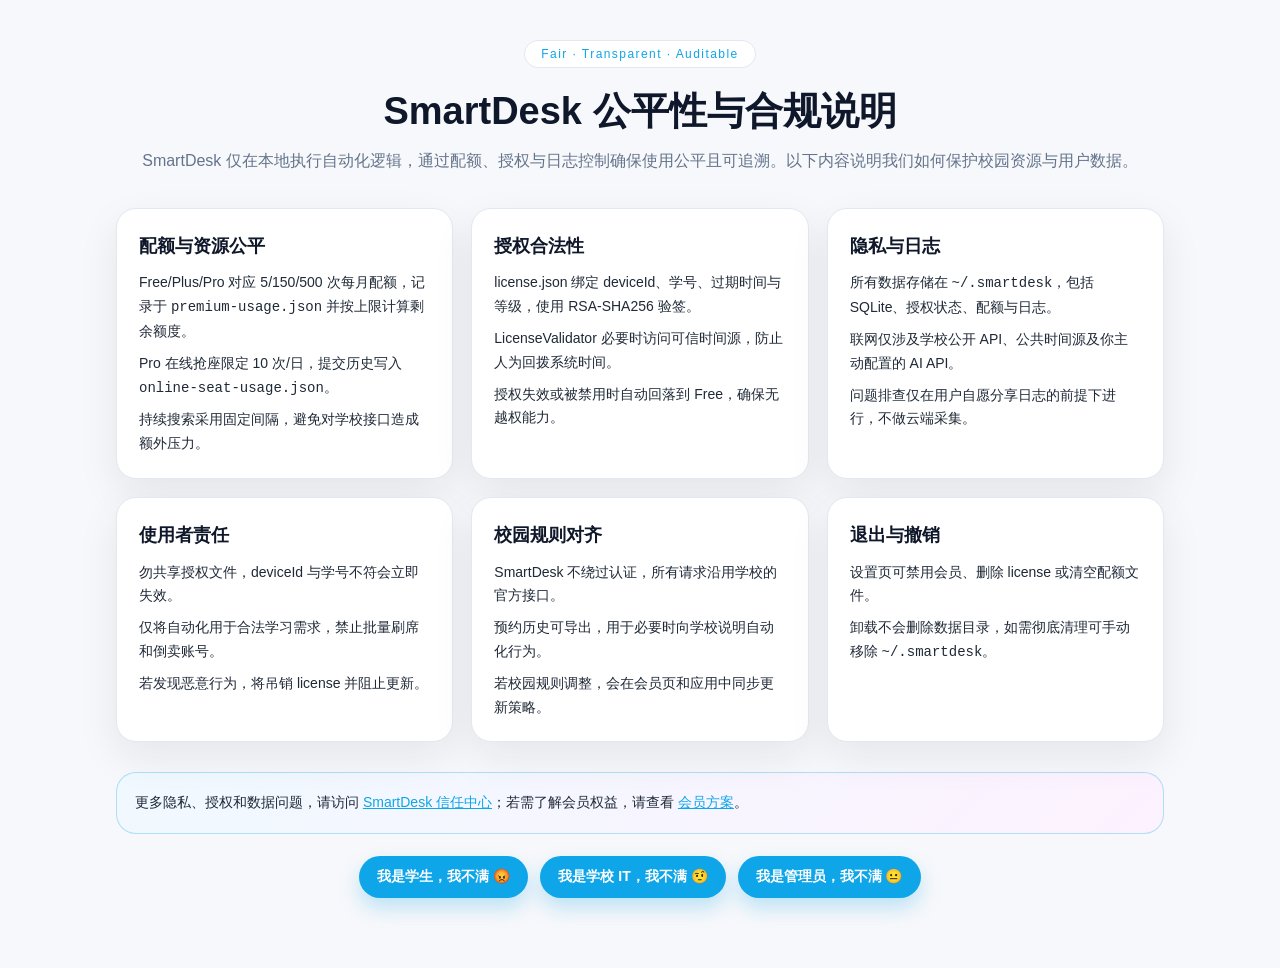
==== compliance.html @ d0d2d24c "Clean initial commit" ====
<!DOCTYPE html>
<html lang="zh-CN">
<head>
  <meta charset="UTF-8" />
  <title>SmartDesk 公平合规</title>
  <meta name="viewport" content="width=device-width, initial-scale=1" />
  <style>
    :root {
      --bg: #f7f8fb;
      --surface: #ffffff;
      --text-strong: #0f172a;
      --text: #1f2937;
      --text-soft: #64748b;
      --border: #e2e8f0;
      --primary: #0ea5e9;
      --radius: 20px;
      --shadow: 0 15px 40px rgba(15, 23, 42, 0.08);
    }

    * { box-sizing: border-box; margin: 0; padding: 0; }

    body {
      font-family: "Inter", "Segoe UI", -apple-system, BlinkMacSystemFont, sans-serif;
      background: var(--bg);
      color: var(--text);
      min-height: 100vh;
    }

    a { color: var(--primary); }
    a:hover { text-decoration: none; }

    .page {
      max-width: 1080px;
      margin: 0 auto;
      padding: 40px 16px 72px;
    }

    header {
      text-align: center;
      margin-bottom: 32px;
    }

    .badge {
      display: inline-flex;
      padding: 6px 16px;
      border-radius: 999px;
      border: 1px solid var(--border);
      background: #fff;
      color: var(--primary);
      font-size: 12px;
      letter-spacing: 0.12em;
    }

    h1 {
      margin-top: 18px;
      font-size: clamp(28px, 4vw, 38px);
      color: var(--text-strong);
    }

    header p {
      margin-top: 10px;
      color: var(--text-soft);
      line-height: 1.8;
    }

    .grid {
      display: grid;
      grid-template-columns: repeat(auto-fit, minmax(300px, 1fr));
      gap: 18px;
    }

    .card {
      background: var(--surface);
      border: 1px solid var(--border);
      border-radius: var(--radius);
      padding: 22px;
      box-shadow: var(--shadow);
      line-height: 1.7;
      font-size: 14px;
    }

    .card h2 {
      font-size: 18px;
      color: var(--text-strong);
      margin-bottom: 10px;
    }

    .card ul {
      list-style: none;
      color: var(--text);
    }

    .card ul li + li { margin-top: 8px; }

    .callout {
      margin-top: 30px;
      padding: 18px;
      border-radius: var(--radius);
      border: 1px solid rgba(14, 165, 233, 0.3);
      background: linear-gradient(135deg, #f0f9ff, #fdf2ff);
      color: var(--text);
      line-height: 1.7;
      font-size: 14px;
    }

    .feedback-row {
      margin-top: 22px;
      display: flex;
      flex-wrap: wrap;
      justify-content: center;
      gap: 12px;
    }

    .feedback-button {
      border: 0;
      padding: 12px 18px;
      border-radius: 999px;
      background: #0ea5e9;
      color: #fff;
      font-weight: 600;
      font-size: 14px;
      box-shadow: 0 10px 20px rgba(14, 165, 233, 0.25);
      cursor: pointer;
      transition: transform .2s ease, box-shadow .2s ease;
    }

    .feedback-button:hover {
      transform: translateY(-2px);
      box-shadow: 0 14px 24px rgba(14, 165, 233, 0.35);
    }

    .feedback-modal {
      position: fixed;
      inset: 0;
      background: rgba(15, 23, 42, 0.6);
      display: flex;
      align-items: center;
      justify-content: center;
      padding: 24px;
      opacity: 0;
      pointer-events: none;
      transition: opacity .2s ease;
      z-index: 40;
    }

    .feedback-modal.is-visible {
      opacity: 1;
      pointer-events: all;
    }

    .modal-card {
      width: min(560px, 100%);
      background: var(--surface);
      border-radius: var(--radius);
      padding: 28px;
      position: relative;
      box-shadow: 0 25px 40px rgba(15, 23, 42, 0.25);
      max-height: 80vh;
      overflow-y: auto;
      line-height: 1.8;
      font-size: 15px;
    }

    .modal-title {
      margin-bottom: 12px;
      font-size: 20px;
      color: var(--text-strong);
    }

    .modal-body p {
      margin-bottom: 12px;
    }

    .modal-body ul {
      margin-bottom: 12px;
      padding-left: 20px;
    }

    .modal-close {
      position: absolute;
      top: 12px;
      right: 12px;
      border: none;
      background: transparent;
      font-size: 24px;
      cursor: pointer;
      color: var(--text-soft);
    }
  </style>
</head>
<body>
  <div class="page">
    <header>
      <div class="badge">Fair · Transparent · Auditable</div>
      <h1>SmartDesk 公平性与合规说明</h1>
      <p>SmartDesk 仅在本地执行自动化逻辑，通过配额、授权与日志控制确保使用公平且可追溯。以下内容说明我们如何保护校园资源与用户数据。</p>
    </header>

    <section class="grid">
      <article class="card">
        <h2>配额与资源公平</h2>
        <ul>
          <li>Free/Plus/Pro 对应 5/150/500 次每月配额，记录于 <code>premium-usage.json</code> 并按上限计算剩余额度。</li>
          <li>Pro 在线抢座限定 10 次/日，提交历史写入 <code>online-seat-usage.json</code>。</li>
          <li>持续搜索采用固定间隔，避免对学校接口造成额外压力。</li>
        </ul>
      </article>
      <article class="card">
        <h2>授权合法性</h2>
        <ul>
          <li>license.json 绑定 deviceId、学号、过期时间与等级，使用 RSA-SHA256 验签。</li>
          <li>LicenseValidator 必要时访问可信时间源，防止人为回拨系统时间。</li>
          <li>授权失效或被禁用时自动回落到 Free，确保无越权能力。</li>
        </ul>
      </article>
      <article class="card">
        <h2>隐私与日志</h2>
        <ul>
          <li>所有数据存储在 <code>~/.smartdesk</code>，包括 SQLite、授权状态、配额与日志。</li>
          <li>联网仅涉及学校公开 API、公共时间源及你主动配置的 AI API。</li>
          <li>问题排查仅在用户自愿分享日志的前提下进行，不做云端采集。</li>
        </ul>
      </article>
      <article class="card">
        <h2>使用者责任</h2>
        <ul>
          <li>勿共享授权文件，deviceId 与学号不符会立即失效。</li>
          <li>仅将自动化用于合法学习需求，禁止批量刷席和倒卖账号。</li>
          <li>若发现恶意行为，将吊销 license 并阻止更新。</li>
        </ul>
      </article>
      <article class="card">
        <h2>校园规则对齐</h2>
        <ul>
          <li>SmartDesk 不绕过认证，所有请求沿用学校的官方接口。</li>
          <li>预约历史可导出，用于必要时向学校说明自动化行为。</li>
          <li>若校园规则调整，会在会员页和应用中同步更新策略。</li>
        </ul>
      </article>
      <article class="card">
        <h2>退出与撤销</h2>
        <ul>
          <li>设置页可禁用会员、删除 license 或清空配额文件。</li>
          <li>卸载不会删除数据目录，如需彻底清理可手动移除 <code>~/.smartdesk</code>。</li>

        </ul>
      </article>
    </section>

    <div class="callout">
      更多隐私、授权和数据问题，请访问 <a href="trust-center.html">SmartDesk 信任中心</a>；若需了解会员权益，请查看 <a href="membership.html">会员方案</a>。
    </div>

    <div class="feedback-row">
      <button type="button" class="feedback-button" data-target="student">我是学生，我不满 😡</button>
      <button type="button" class="feedback-button" data-target="it">我是学校 IT，我不满 🤨</button>
      <button type="button" class="feedback-button" data-target="admin">我是管理员，我不满 😐</button>
    </div>

    <div id="feedback-modal" class="feedback-modal" aria-hidden="true">
      <div class="modal-card" role="dialog" aria-modal="true" aria-labelledby="modal-title">
        <button class="modal-close" aria-label="关闭">×</button>
        <h3 id="modal-title" class="modal-title"></h3>
        <div class="modal-body"></div>
      </div>
    </div>
  </div>
  <script>
    (function() {
      const templates = {
        student: {
          title: "我是学生，我不满 😡",
          body: `<p>😡 我也是学生，你凭什么收费？而且还闭源？</p>
            <p><strong>首先说收费：</strong>SmartDesk 不是写完就能放着不管的小脚本，而是：</p>
            <ul>
              <li>需要云服务器（不是免费的）</li>
              <li>要维护防刷机制、并发队列、故障恢复</li>
              <li>学校系统哪天抽风，我这边就必须连夜修</li>
            </ul>
            <p>换句话说：</p>
            <p>如果不收费，这个项目一周就烂掉；如果收费，才能稳定、能维护、不炸、不中断。</p>
            <p><strong>然后说闭源：</strong>这个决定不是“神秘主义”，更不是“不给大家学习”。</p>
            <p>是因为：</p>
            <ul>
              <li>一旦开源，会出现各种魔改版、违规版、暴力刷版</li>
              <li>这些版本滥用接口 → 学校封端口 → 全体陪葬</li>
              <li>开源意味着公开所有逻辑，包括安全验证、风控、请求模式</li>
              <li>会给“代课代测、违规抢座”这些人提供现成漏洞</li>
            </ul>
            <p>你肯定也不希望有一天 SmartDesk 被别人改成：“代抢课程、批量占座、统一代测跑步”的神器，最后把大家都害惨。</p>
            <p><strong>SmartDesk 闭源不是为了“神秘”，而是为了：</strong></p>
            <p>不让任何人把你的校园账号拿去做危险操作。</p>
            <p>最后重复一句：</p>
            <p>你可以不用 SmartDesk，但它的成本和风险真实存在。收费和闭源，是为了把它做成“可用、稳定、不会坑你的东西”。</p>`
        },
        it: {
          title: "我是学校 IT，我不满 🤨",
          body: `<p>🤨 老师您好，我知道 SmartDesk 让您有点不舒服。</p>
            <p>但先说一句公道话：SmartDesk 不是反学校系统，而是学生在被动经历过：</p>
            <ul>
              <li>年年物理实验抢课的“高并发灾难现场”</li>
              <li>i北理切换课表一转就转半天</li>
              <li>空闲教室查询入口像密室逃脱</li>
              <li>图书馆昏暗区长期“不修不动”</li>
            </ul>
            <p>SmartDesk 不跳权限、不破坏系统、不做违规行为，只是在可用的范围里让流程顺一点。</p>
            <p>如果学校系统变得足够稳定快速，SmartDesk 会自然失业——说实话，那是我会真心高兴的一天。</p>
            <p>我们不是对抗 IT，我们只是学生体验的“体温计”。体温太高时，体温计不舒服，但它不是发烧的原因。</p>`
        },
        admin: {
          title: "我是管理员，我不满 😐",
          body: `<p>😐 管理员老师您好，这里是学生侧的一个吐槽窗口。</p>
            <p>先说 SmartDesk：</p>
            <ul>
              <li>不越权、不刷席、不代课、不代测</li>
              <li>合法登录、合法查询、合法预约</li>
              <li>做的只是把“本来就允许的操作”变顺滑一点</li>
            </ul>
            <p>但如果要说“需要重点治理的对象”，SmartDesk 绝对排不上号。</p>
            <p>校园里长期存在的真正风险是：</p>
            <ul>
              <li>代课、代签到：公开报价“45 分钟 18 元”</li>
              <li>代体测、代跑步：微信小广告多到像一门正规生意</li>
              <li>违规占座、批量占座：影响公共资源公平</li>
            </ul>
            <p>这些才是最该优先处理的问题，而不是一个只让学生自己使用、不会帮别人违规的小工具。</p>
            <p>SmartDesk 的存在反而说明：学生愿意按规则做事，只是规则执行体验太差。</p>
            <p>如果学校把官方系统做得更快、更稳、更好——你甚至不用下达“整改通知”，SmartDesk 会自动退休。</p>
            <p>它并不是负担，它只是学生在说：“我们愿意遵守规则，只希望规则也对我们友好一点。”</p>`
        }
      };

      const modal = document.getElementById("feedback-modal");
      const titleEl = modal.querySelector(".modal-title");
      const bodyEl = modal.querySelector(".modal-body");
      const closeBtn = modal.querySelector(".modal-close");

      const showModal = (key) => {
        if (!templates[key]) return;
        titleEl.textContent = templates[key].title;
        bodyEl.innerHTML = templates[key].body;
        modal.classList.add("is-visible");
        modal.setAttribute("aria-hidden", "false");
      };

      const hideModal = () => {
        modal.classList.remove("is-visible");
        modal.setAttribute("aria-hidden", "true");
      };

      document.querySelectorAll(".feedback-button").forEach((button) => {
        button.addEventListener("click", () => showModal(button.getAttribute("data-target")));
      });

      closeBtn.addEventListener("click", hideModal);
      modal.addEventListener("click", (event) => {
        if (event.target === modal) {
          hideModal();
        }
      });

      document.addEventListener("keydown", (event) => {
        if (event.key === "Escape" && modal.classList.contains("is-visible")) {
          hideModal();
        }
      });
    })();
  </script>
</body>
</html>
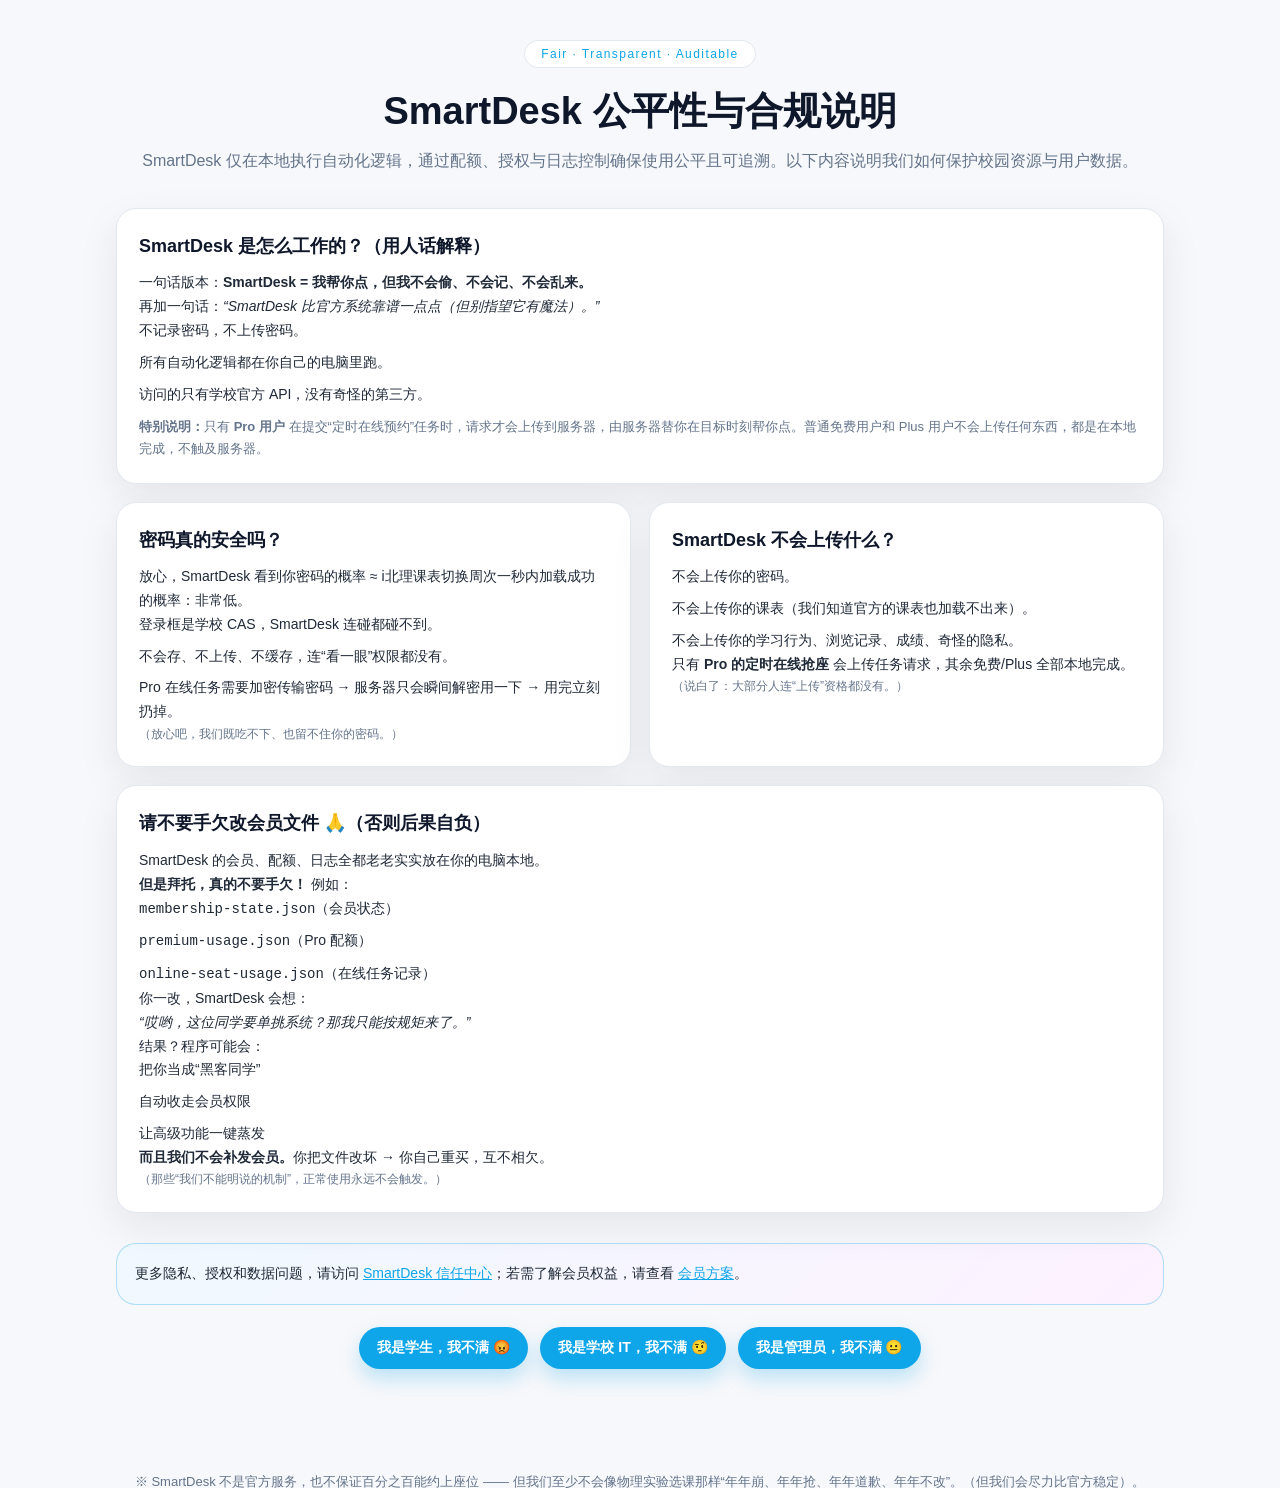
==== commit 0af2a688: "更新了网页" ====
--- a/compliance.html
+++ b/compliance.html
@@ -1,3 +1,4 @@
+<!-- Improved Trust Center HTML will go here. -->
 <!DOCTYPE html>
 <html lang="zh-CN">
 <head>
@@ -196,54 +197,58 @@
       <p>SmartDesk 仅在本地执行自动化逻辑，通过配额、授权与日志控制确保使用公平且可追溯。以下内容说明我们如何保护校园资源与用户数据。</p>
     </header>
 
-    <section class="grid">
+    <section class="grid" style="grid-template-columns: 1fr 1fr;">
+      <article class="card" style="grid-column: span 2;">
+        <h2>SmartDesk 是怎么工作的？（用人话解释）</h2>
+        <p>一句话版本：<strong>SmartDesk = 我帮你点，但我不会偷、不会记、不会乱来。</strong></p>
+        <p>再加一句话：<em>“SmartDesk 比官方系统靠谱一点点（但别指望它有魔法）。”</em></p>
+        <ul>
+          <li>不记录密码，不上传密码。</li>
+          <li>所有自动化逻辑都在你自己的电脑里跑。</li>
+          <li>访问的只有学校官方 API，没有奇怪的第三方。</li>
+        </ul><p style="margin-top:10px; font-size:13px; color:var(--text-soft);"><strong>特别说明：</strong>只有 <strong>Pro 用户</strong> 在提交“定时在线预约”任务时，请求才会上传到服务器，由服务器替你在目标时刻帮你点。普通免费用户和 Plus 用户不会上传任何东西，都是在本地完成，不触及服务器。</p></article>
+
       <article class="card">
-        <h2>配额与资源公平</h2>
-        <ul>
-          <li>Free/Plus/Pro 对应 5/150/500 次每月配额，记录于 <code>premium-usage.json</code> 并按上限计算剩余额度。</li>
-          <li>Pro 在线抢座限定 10 次/日，提交历史写入 <code>online-seat-usage.json</code>。</li>
-          <li>持续搜索采用固定间隔，避免对学校接口造成额外压力。</li>
+        <h2>密码真的安全吗？</h2>
+        <p>放心，SmartDesk 看到你密码的概率 ≈ i北理课表切换周次一秒内加载成功的概率：非常低。</p>
+        <ul>
+          <li>登录框是学校 CAS，SmartDesk 连碰都碰不到。</li>
+          <li>不会存、不上传、不缓存，连“看一眼”权限都没有。</li>
+          <li>Pro 在线任务需要加密传输密码 → 服务器只会瞬间解密用一下 → 用完立刻扔掉。</li>
         </ul>
+        <p style="color:var(--text-soft); font-size:12px;">（放心吧，我们既吃不下、也留不住你的密码。）</p>
       </article>
+
       <article class="card">
-        <h2>授权合法性</h2>
-        <ul>
-          <li>license.json 绑定 deviceId、学号、过期时间与等级，使用 RSA-SHA256 验签。</li>
-          <li>LicenseValidator 必要时访问可信时间源，防止人为回拨系统时间。</li>
-          <li>授权失效或被禁用时自动回落到 Free，确保无越权能力。</li>
+        <h2>SmartDesk 不会上传什么？</h2>
+        <ul>
+          <li>不会上传你的密码。</li>
+          <li>不会上传你的课表（我们知道官方的课表也加载不出来）。</li>
+          <li>不会上传你的学习行为、浏览记录、成绩、奇怪的隐私。</li>
         </ul>
+        <p>只有 <strong>Pro 的定时在线抢座</strong> 会上传任务请求，其余免费/Plus 全部本地完成。</p>
+        <p style="color:var(--text-soft); font-size:12px;">（说白了：大部分人连“上传”资格都没有。）</p>
       </article>
-      <article class="card">
-        <h2>隐私与日志</h2>
-        <ul>
-          <li>所有数据存储在 <code>~/.smartdesk</code>，包括 SQLite、授权状态、配额与日志。</li>
-          <li>联网仅涉及学校公开 API、公共时间源及你主动配置的 AI API。</li>
-          <li>问题排查仅在用户自愿分享日志的前提下进行，不做云端采集。</li>
+
+      <article class="card" style="grid-column: span 2;">
+        <h2>请不要手欠改会员文件 🙏（否则后果自负）</h2>
+        <p>SmartDesk 的会员、配额、日志全都老老实实放在你的电脑本地。</p>
+        <p><strong>但是拜托，真的不要手欠！</strong> 例如：</p>
+        <ul>
+          <li><code>membership-state.json</code>（会员状态）</li>
+          <li><code>premium-usage.json</code>（Pro 配额）</li>
+          <li><code>online-seat-usage.json</code>（在线任务记录）</li>
         </ul>
-      </article>
-      <article class="card">
-        <h2>使用者责任</h2>
-        <ul>
-          <li>勿共享授权文件，deviceId 与学号不符会立即失效。</li>
-          <li>仅将自动化用于合法学习需求，禁止批量刷席和倒卖账号。</li>
-          <li>若发现恶意行为，将吊销 license 并阻止更新。</li>
+        <p>你一改，SmartDesk 会想：</p>
+        <p><em>“哎哟，这位同学要单挑系统？那我只能按规矩来了。”</em></p>
+        <p>结果？程序可能会：</p>
+        <ul>
+          <li>把你当成“黑客同学”</li>
+          <li>自动收走会员权限</li>
+          <li>让高级功能一键蒸发</li>
         </ul>
-      </article>
-      <article class="card">
-        <h2>校园规则对齐</h2>
-        <ul>
-          <li>SmartDesk 不绕过认证，所有请求沿用学校的官方接口。</li>
-          <li>预约历史可导出，用于必要时向学校说明自动化行为。</li>
-          <li>若校园规则调整，会在会员页和应用中同步更新策略。</li>
-        </ul>
-      </article>
-      <article class="card">
-        <h2>退出与撤销</h2>
-        <ul>
-          <li>设置页可禁用会员、删除 license 或清空配额文件。</li>
-          <li>卸载不会删除数据目录，如需彻底清理可手动移除 <code>~/.smartdesk</code>。</li>
-
-        </ul>
+        <p><strong>而且我们不会补发会员。</strong>你把文件改坏 → 你自己重买，互不相欠。</p>
+        <p style="color:var(--text-soft); font-size:12px;">（那些“我们不能明说的机制”，正常使用永远不会触发。）</p>
       </article>
     </section>
 
@@ -366,5 +371,5 @@
       });
     })();
   </script>
-</body>
+<p style="text-align:center; margin-top:32px; color:var(--text-soft); font-size:13px;">※ SmartDesk 不是官方服务，也不保证百分之百能约上座位 —— 但我们至少不会像物理实验选课那样“年年崩、年年抢、年年道歉、年年不改”。（但我们会尽力比官方稳定）。</p></body>
 </html>
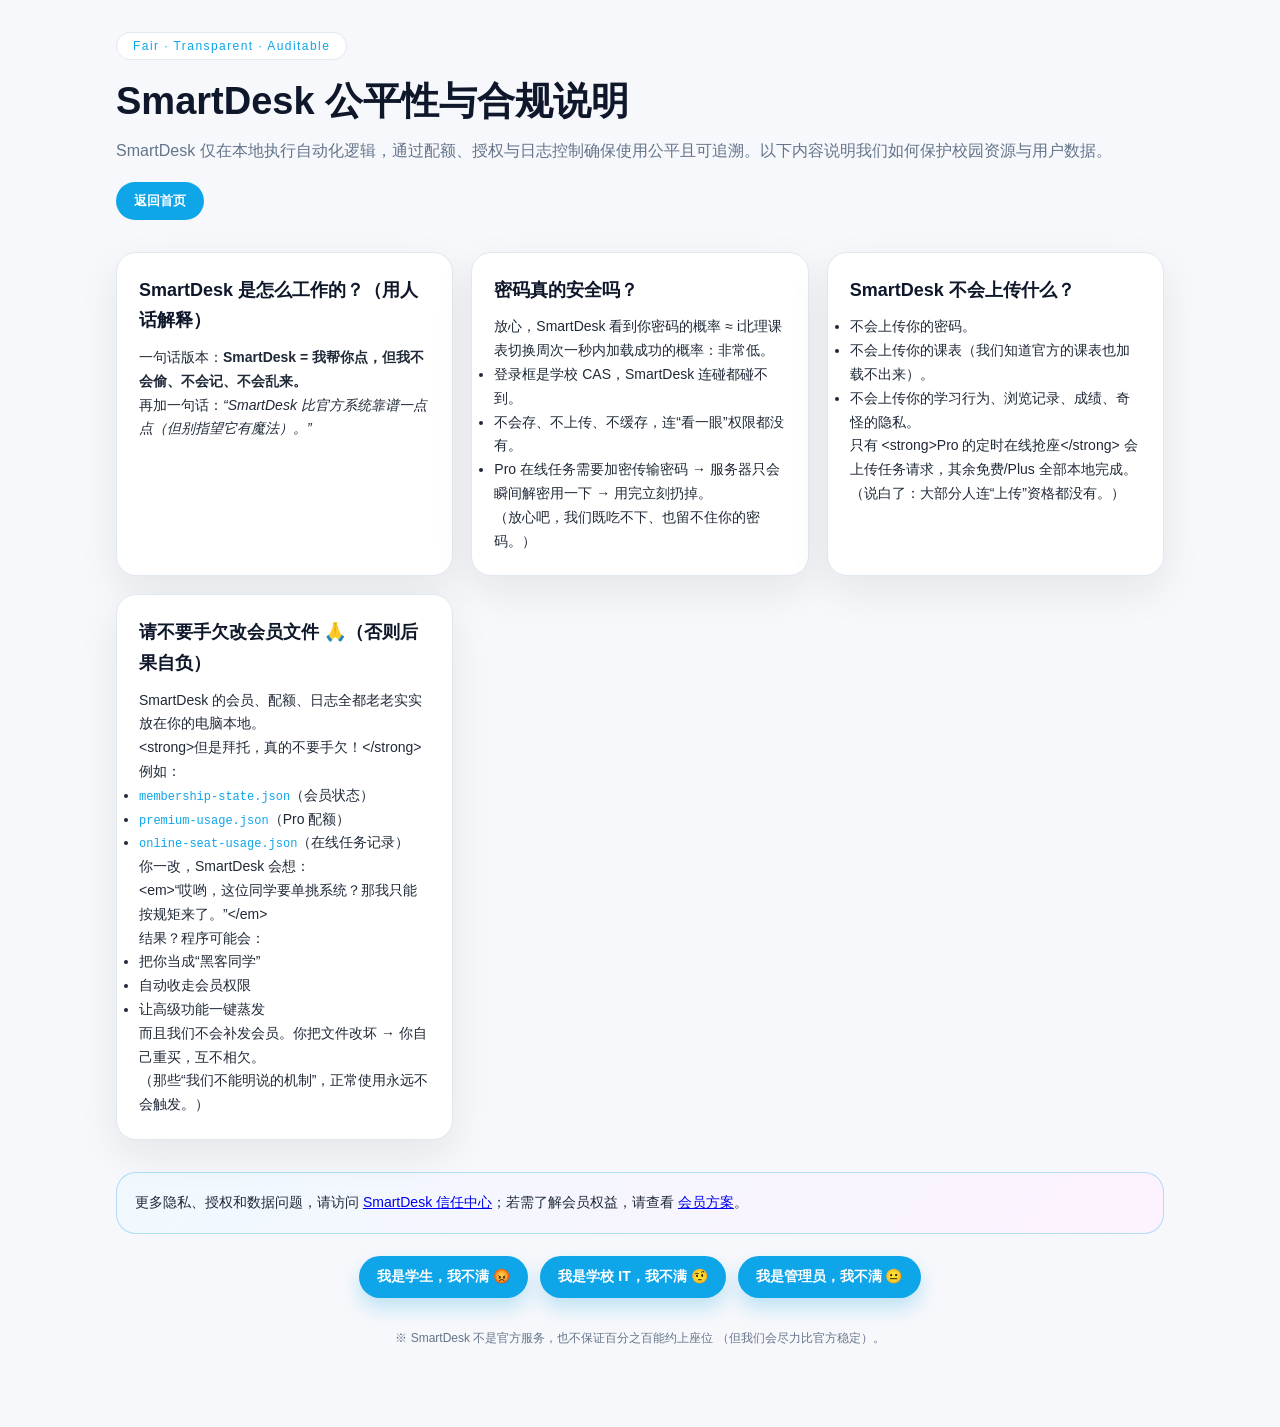
==== commit 80a30377: "更新了网页" ====
--- a/compliance.html
+++ b/compliance.html
@@ -1,10 +1,10 @@
-<!-- Improved Trust Center HTML will go here. -->
 <!DOCTYPE html>
 <html lang="zh-CN">
 <head>
   <meta charset="UTF-8" />
   <title>SmartDesk 公平合规</title>
   <meta name="viewport" content="width=device-width, initial-scale=1" />
+  <meta name="description" content="说明 SmartDesk 如何保持公平、避免违规，并通过配额与授权保障校园资源。" />
   <style>
     :root {
       --bg: #f7f8fb;
@@ -18,7 +18,11 @@
       --shadow: 0 15px 40px rgba(15, 23, 42, 0.08);
     }
 
-    * { box-sizing: border-box; margin: 0; padding: 0; }
+    * {
+      box-sizing: border-box;
+      margin: 0;
+      padding: 0;
+    }
 
     body {
       font-family: "Inter", "Segoe UI", -apple-system, BlinkMacSystemFont, sans-serif;
@@ -27,47 +31,67 @@
       min-height: 100vh;
     }
 
-    a { color: var(--primary); }
-    a:hover { text-decoration: none; }
-
     .page {
       max-width: 1080px;
       margin: 0 auto;
-      padding: 40px 16px 72px;
-    }
-
-    header {
-      text-align: center;
+      padding: 32px 16px 80px;
+    }
+
+    h1 {
+      margin-top: 16px;
+      font-size: clamp(28px, 4vw, 38px);
+      color: var(--text-strong);
+    }
+
+    .page-header {
+      display: flex;
+      justify-content: space-between;
+      gap: 16px;
+      align-items: flex-start;
+      flex-wrap: wrap;
       margin-bottom: 32px;
     }
 
-    .badge {
+    .kicker {
       display: inline-flex;
       padding: 6px 16px;
       border-radius: 999px;
       border: 1px solid var(--border);
       background: #fff;
+      letter-spacing: 0.12em;
       color: var(--primary);
       font-size: 12px;
-      letter-spacing: 0.12em;
-    }
-
-    h1 {
-      margin-top: 18px;
-      font-size: clamp(28px, 4vw, 38px);
-      color: var(--text-strong);
-    }
-
-    header p {
+    }
+
+    .hero p {
       margin-top: 10px;
       color: var(--text-soft);
       line-height: 1.8;
     }
 
+    .page-controls {
+      display: flex;
+      flex-direction: column;
+      gap: 8px;
+      align-items: flex-start;
+    }
+
+    .return-home {
+      padding: 10px 18px;
+      border-radius: 999px;
+      border: none;
+      background: var(--primary);
+      color: #fff;
+      font-size: 13px;
+      font-weight: 600;
+      text-decoration: none;
+    }
+
     .grid {
       display: grid;
-      grid-template-columns: repeat(auto-fit, minmax(300px, 1fr));
       gap: 18px;
+      margin-top: 28px;
+      grid-template-columns: repeat(auto-fit, minmax(280px, 1fr));
     }
 
     .card {
@@ -86,15 +110,19 @@
       margin-bottom: 10px;
     }
 
-    .card ul {
-      list-style: none;
-      color: var(--text);
-    }
-
-    .card ul li + li { margin-top: 8px; }
+    code {
+      color: var(--primary);
+      font-size: 12px;
+    }
+
+    .section p {
+      color: var(--text-soft);
+      line-height: 1.7;
+      margin-top: 10px;
+    }
 
     .callout {
-      margin-top: 30px;
+      margin-top: 32px;
       padding: 18px;
       border-radius: var(--radius);
       border: 1px solid rgba(14, 165, 233, 0.3);
@@ -187,189 +215,420 @@
       cursor: pointer;
       color: var(--text-soft);
     }
+
+    .footer {
+      margin-top: 32px;
+      text-align: center;
+      font-size: 12px;
+      color: var(--text-soft);
+    }
   </style>
 </head>
 <body>
   <div class="page">
-    <header>
-      <div class="badge">Fair · Transparent · Auditable</div>
-      <h1>SmartDesk 公平性与合规说明</h1>
-      <p>SmartDesk 仅在本地执行自动化逻辑，通过配额、授权与日志控制确保使用公平且可追溯。以下内容说明我们如何保护校园资源与用户数据。</p>
+    <header class="page-header">
+      <div class="hero">
+        <div class="kicker" data-i18n="hero.kicker">Fair · Transparent · Auditable</div>
+        <h1 data-i18n="hero.title">SmartDesk 公平性与合规说明</h1>
+        <p data-i18n="hero.subtitle">SmartDesk 仅在本地执行自动化逻辑，通过配额、授权与日志控制确保使用公平且可追溯。以下内容说明我们如何保护校园资源与用户数据。</p>
+      </div>
+      <div class="page-controls">
+        <a class="return-home" data-lang-link-target="index.html" data-i18n="return.home">返回首页</a>
+      </div>
     </header>
 
-    <section class="grid" style="grid-template-columns: 1fr 1fr;">
-      <article class="card" style="grid-column: span 2;">
-        <h2>SmartDesk 是怎么工作的？（用人话解释）</h2>
-        <p>一句话版本：<strong>SmartDesk = 我帮你点，但我不会偷、不会记、不会乱来。</strong></p>
-        <p>再加一句话：<em>“SmartDesk 比官方系统靠谱一点点（但别指望它有魔法）。”</em></p>
+    <section class="grid">
+      <article class="card">
+        <h2 data-i18n="card1.title">SmartDesk 是怎么工作的？（用人话解释）</h2>
+        <p data-i18n-html="card1.body">一句话版本：<strong>SmartDesk = 我帮你点，但我不会偷、不会记、不会乱来。</strong></p>
+        <p data-i18n-html="card1.extra">再加一句话：<em>“SmartDesk 比官方系统靠谱一点点（但别指望它有魔法）。”</em></p>
+      </article>
+      <article class="card">
+        <h2 data-i18n="card2.title">密码真的安全吗？</h2>
+        <p data-i18n-html="card2.body">放心，SmartDesk 看到你密码的概率 ≈ i北理课表切换周次一秒内加载成功的概率：非常低。</p>
         <ul>
-          <li>不记录密码，不上传密码。</li>
-          <li>所有自动化逻辑都在你自己的电脑里跑。</li>
-          <li>访问的只有学校官方 API，没有奇怪的第三方。</li>
-        </ul><p style="margin-top:10px; font-size:13px; color:var(--text-soft);"><strong>特别说明：</strong>只有 <strong>Pro 用户</strong> 在提交“定时在线预约”任务时，请求才会上传到服务器，由服务器替你在目标时刻帮你点。普通免费用户和 Plus 用户不会上传任何东西，都是在本地完成，不触及服务器。</p></article>
-
+          <li data-i18n="card2.list1">登录框是学校 CAS，SmartDesk 连碰都碰不到。</li>
+          <li data-i18n="card2.list2">不会存、不上传、不缓存，连“看一眼”权限都没有。</li>
+          <li data-i18n="card2.list3">Pro 在线任务需要加密传输密码 → 服务器只会瞬间解密用一下 → 用完立刻扔掉。</li>
+        </ul>
+        <p data-i18n="card2.foot">（放心吧，我们既吃不下、也留不住你的密码。）</p>
+      </article>
       <article class="card">
-        <h2>密码真的安全吗？</h2>
-        <p>放心，SmartDesk 看到你密码的概率 ≈ i北理课表切换周次一秒内加载成功的概率：非常低。</p>
+        <h2 data-i18n="card3.title">SmartDesk 不会上传什么？</h2>
         <ul>
-          <li>登录框是学校 CAS，SmartDesk 连碰都碰不到。</li>
-          <li>不会存、不上传、不缓存，连“看一眼”权限都没有。</li>
-          <li>Pro 在线任务需要加密传输密码 → 服务器只会瞬间解密用一下 → 用完立刻扔掉。</li>
+          <li data-i18n="card3.list1">不会上传你的密码。</li>
+          <li data-i18n="card3.list2">不会上传你的课表（我们知道官方的课表也加载不出来）。</li>
+          <li data-i18n="card3.list3">不会上传你的学习行为、浏览记录、成绩、奇怪的隐私。</li>
         </ul>
-        <p style="color:var(--text-soft); font-size:12px;">（放心吧，我们既吃不下、也留不住你的密码。）</p>
+        <p data-i18n="card3.body">只有 <strong>Pro 的定时在线抢座</strong> 会上传任务请求，其余免费/Plus 全部本地完成。</p>
+        <p data-i18n="card3.foot">（说白了：大部分人连“上传”资格都没有。）</p>
       </article>
-
       <article class="card">
-        <h2>SmartDesk 不会上传什么？</h2>
+        <h2 data-i18n="card4.title">请不要手欠改会员文件 🙏（否则后果自负）</h2>
+        <p data-i18n="card4.body">SmartDesk 的会员、配额、日志全都老老实实放在你的电脑本地。</p>
+        <p data-i18n="card4.sub"><strong>但是拜托，真的不要手欠！</strong> 例如：</p>
         <ul>
-          <li>不会上传你的密码。</li>
-          <li>不会上传你的课表（我们知道官方的课表也加载不出来）。</li>
-          <li>不会上传你的学习行为、浏览记录、成绩、奇怪的隐私。</li>
+          <li data-i18n-html="card4.list1"></li>
+          <li data-i18n-html="card4.list2"></li>
+          <li data-i18n-html="card4.list3"></li>
         </ul>
-        <p>只有 <strong>Pro 的定时在线抢座</strong> 会上传任务请求，其余免费/Plus 全部本地完成。</p>
-        <p style="color:var(--text-soft); font-size:12px;">（说白了：大部分人连“上传”资格都没有。）</p>
-      </article>
-
-      <article class="card" style="grid-column: span 2;">
-        <h2>请不要手欠改会员文件 🙏（否则后果自负）</h2>
-        <p>SmartDesk 的会员、配额、日志全都老老实实放在你的电脑本地。</p>
-        <p><strong>但是拜托，真的不要手欠！</strong> 例如：</p>
+        <p data-i18n="card4.consequence">你一改，SmartDesk 会想：</p>
+        <p data-i18n="card4.emotion"><em>“哎哟，这位同学要单挑系统？那我只能按规矩来了。”</em></p>
+        <p data-i18n="card4.result">结果？程序可能会：</p>
         <ul>
-          <li><code>membership-state.json</code>（会员状态）</li>
-          <li><code>premium-usage.json</code>（Pro 配额）</li>
-          <li><code>online-seat-usage.json</code>（在线任务记录）</li>
+          <li data-i18n="card4.result1">把你当成“黑客同学”</li>
+          <li data-i18n="card4.result2">自动收走会员权限</li>
+          <li data-i18n="card4.result3">让高级功能一键蒸发</li>
         </ul>
-        <p>你一改，SmartDesk 会想：</p>
-        <p><em>“哎哟，这位同学要单挑系统？那我只能按规矩来了。”</em></p>
-        <p>结果？程序可能会：</p>
-        <ul>
-          <li>把你当成“黑客同学”</li>
-          <li>自动收走会员权限</li>
-          <li>让高级功能一键蒸发</li>
-        </ul>
-        <p><strong>而且我们不会补发会员。</strong>你把文件改坏 → 你自己重买，互不相欠。</p>
-        <p style="color:var(--text-soft); font-size:12px;">（那些“我们不能明说的机制”，正常使用永远不会触发。）</p>
+        <p data-i18n="card4.final">而且我们不会补发会员。你把文件改坏 → 你自己重买，互不相欠。</p>
+        <p data-i18n="card4.end">（那些“我们不能明说的机制”，正常使用永远不会触发。）</p>
       </article>
     </section>
 
-    <div class="callout">
-      更多隐私、授权和数据问题，请访问 <a href="trust-center.html">SmartDesk 信任中心</a>；若需了解会员权益，请查看 <a href="membership.html">会员方案</a>。
+    <div class="callout" data-i18n-html="callout.text"></div>
+
+    <div class="feedback-row">
+      <button type="button" class="feedback-button" data-target="student" data-i18n="feedback.student">我是学生，我不满 😡</button>
+      <button type="button" class="feedback-button" data-target="it" data-i18n="feedback.it">我是学校 IT，我不满 🤨</button>
+      <button type="button" class="feedback-button" data-target="admin" data-i18n="feedback.admin">我是管理员，我不满 😐</button>
     </div>
 
-    <div class="feedback-row">
-      <button type="button" class="feedback-button" data-target="student">我是学生，我不满 😡</button>
-      <button type="button" class="feedback-button" data-target="it">我是学校 IT，我不满 🤨</button>
-      <button type="button" class="feedback-button" data-target="admin">我是管理员，我不满 😐</button>
-    </div>
-
-    <div id="feedback-modal" class="feedback-modal" aria-hidden="true">
-      <div class="modal-card" role="dialog" aria-modal="true" aria-labelledby="modal-title">
-        <button class="modal-close" aria-label="关闭">×</button>
-        <h3 id="modal-title" class="modal-title"></h3>
-        <div class="modal-body"></div>
-      </div>
+    <div class="footer" data-i18n-html="footer.text"></div>
+  </div>
+
+  <div id="feedback-modal" class="feedback-modal" aria-hidden="true">
+    <div class="modal-card" role="dialog" aria-modal="true" aria-labelledby="modal-title">
+      <button class="modal-close" aria-label="关闭">×</button>
+      <h3 id="modal-title" class="modal-title"></h3>
+      <div class="modal-body"></div>
     </div>
   </div>
+
   <script>
     (function() {
-      const templates = {
-        student: {
-          title: "我是学生，我不满 😡",
-          body: `<p>😡 我也是学生，你凭什么收费？而且还闭源？</p>
-            <p><strong>首先说收费：</strong>SmartDesk 不是写完就能放着不管的小脚本，而是：</p>
-            <ul>
-              <li>需要云服务器（不是免费的）</li>
-              <li>要维护防刷机制、并发队列、故障恢复</li>
-              <li>学校系统哪天抽风，我这边就必须连夜修</li>
-            </ul>
-            <p>换句话说：</p>
-            <p>如果不收费，这个项目一周就烂掉；如果收费，才能稳定、能维护、不炸、不中断。</p>
-            <p><strong>然后说闭源：</strong>这个决定不是“神秘主义”，更不是“不给大家学习”。</p>
-            <p>是因为：</p>
-            <ul>
-              <li>一旦开源，会出现各种魔改版、违规版、暴力刷版</li>
-              <li>这些版本滥用接口 → 学校封端口 → 全体陪葬</li>
-              <li>开源意味着公开所有逻辑，包括安全验证、风控、请求模式</li>
-              <li>会给“代课代测、违规抢座”这些人提供现成漏洞</li>
-            </ul>
-            <p>你肯定也不希望有一天 SmartDesk 被别人改成：“代抢课程、批量占座、统一代测跑步”的神器，最后把大家都害惨。</p>
-            <p><strong>SmartDesk 闭源不是为了“神秘”，而是为了：</strong></p>
-            <p>不让任何人把你的校园账号拿去做危险操作。</p>
-            <p>最后重复一句：</p>
-            <p>你可以不用 SmartDesk，但它的成本和风险真实存在。收费和闭源，是为了把它做成“可用、稳定、不会坑你的东西”。</p>`
+      const DEFAULT_LANG = 'zh';
+      const LANG_PARAM = 'lang';
+      const STORAGE_KEY = 'smartdesk-site-lang';
+      const SUPPORTED_LANGS = ['zh', 'en'];
+
+      const modalTemplates = {
+        zh: {
+          student: {
+            title: '我是学生，我不满 😡',
+            body: `<p>😡 我也是学生，你凭什么收费？而且还闭源？</p>
+              <p><strong>首先说收费：</strong>SmartDesk 不是写完就能放着不管的小脚本，而是：</p>
+              <ul>
+                <li>需要云服务器（不是免费的）</li>
+                <li>要维护防刷机制、并发队列、故障恢复</li>
+                <li>学校系统哪天抽风，我这边就必须连夜修</li>
+              </ul>
+              <p>换句话说：</p>
+              <p>如果不收费，这个项目一周就烂掉；如果收费，才能稳定、能维护、不炸、不中断。</p>
+              <p><strong>然后说闭源：</strong>这个决定不是“神秘主义”，更不是“不给大家学习”。</p>
+              <p>是因为：</p>
+              <ul>
+                <li>一旦开源，会出现各种魔改版、违规版、暴力刷版</li>
+                <li>这些版本滥用接口 → 学校封端口 → 全体陪葬</li>
+                <li>开源意味着公开所有逻辑，包括安全验证、风控、请求模式</li>
+                <li>会给“代课代测、违规抢座”这些人提供现成漏洞</li>
+              </ul>
+              <p>你肯定也不希望有一天 SmartDesk 被别人改成：“批量占座”的神器，最后把大家都害惨。</p>
+              <p><strong>SmartDesk 闭源不是为了“神秘”，而是为了：</strong></p>
+              <p>不让任何人把你的校园账号拿去做危险操作。</p>
+              <p>最后重复一句：</p>
+              <p>你可以不用 SmartDesk，但它的成本和开源后的风险真实存在。收费和闭源，是为了把它做成“可用、稳定、不会坑你的东西”。</p>`
+          },
+          it: {
+            title: '我是学校 IT，我不满 🤨',
+            body: `<p>🤨 老师您好，我知道 SmartDesk 让您有点不舒服。</p>
+              <p>但先说一句公道话：SmartDesk 不是反学校系统，而是学生在被动经历过：</p>
+              <ul>
+                <li>年年物理实验抢课的“高并发灾难现场”</li>
+                <li>i北理切换课表一转就转半天</li>
+                <li>空闲教室查询入口像密室逃脱</li>
+                <li>图书馆昏暗区长期“不修不动”</li>
+              </ul>
+              <p>SmartDesk 不跳权限、不破坏系统、不做违规行为，只是在可用的范围里让流程顺一点。</p>
+              <p>如果学校系统变得足够稳定快速，SmartDesk 会自然失业——说实话，那是我会真心高兴的一天。</p>
+              <p>我们不是对抗 IT，我们只是学生体验的“体温计”。体温太高时，体温计不舒服，但它不是发烧的原因。</p>`
+          },
+          admin: {
+            title: '我是管理员，我不满 😐',
+            body: `<p>😐 管理员老师您好，这里是学生侧的一个吐槽窗口。</p>
+              <p>先说 SmartDesk：</p>
+              <ul>
+                <li>不越权、不刷席、不代课、不代测</li>
+                <li>合法登录、合法查询、合法预约</li>
+                <li>做的只是把“本来就允许的操作”变顺滑一点</li>
+              </ul>
+              <p>但如果要说“需要重点治理的对象”，SmartDesk 绝对排不上号。</p>
+              <p>校园里长期存在的真正风险是：</p>
+              <ul>
+                <li>代课、代签到：公开报价“45 分钟 18 元”</li>
+                <li>代体测、代跑步：微信小广告多到像一门正规生意</li>
+                <li>违规占座、批量占座：影响公共资源公平</li>
+              </ul>
+              <p>这些才是最该优先处理的问题，而不是一个只让学生自己使用、不会帮别人违规的小工具。</p>
+              <p>SmartDesk 的存在反而说明：学生愿意按规则做事，只是规则执行体验太差。</p>
+              <p>如果学校把官方系统做得更快、更稳、更好——你甚至不用下达“整改通知”，SmartDesk 会自动退休。</p>
+              <p>它并不是负担，它只是学生在说：“我们愿意遵守规则，只希望规则也对我们友好一点。”</p>`
+          }
         },
-        it: {
-          title: "我是学校 IT，我不满 🤨",
-          body: `<p>🤨 老师您好，我知道 SmartDesk 让您有点不舒服。</p>
-            <p>但先说一句公道话：SmartDesk 不是反学校系统，而是学生在被动经历过：</p>
-            <ul>
-              <li>年年物理实验抢课的“高并发灾难现场”</li>
-              <li>i北理切换课表一转就转半天</li>
-              <li>空闲教室查询入口像密室逃脱</li>
-              <li>图书馆昏暗区长期“不修不动”</li>
-            </ul>
-            <p>SmartDesk 不跳权限、不破坏系统、不做违规行为，只是在可用的范围里让流程顺一点。</p>
-            <p>如果学校系统变得足够稳定快速，SmartDesk 会自然失业——说实话，那是我会真心高兴的一天。</p>
-            <p>我们不是对抗 IT，我们只是学生体验的“体温计”。体温太高时，体温计不舒服，但它不是发烧的原因。</p>`
+        en: {
+          student: {
+            title: 'I’m a student, I’m upset 😡',
+            body: `<p>😡 I’m also a student—why pay for this, and why is it closed-source?</p>
+              <p><strong>First, the fee:</strong> SmartDesk isn’t a one-off script; it requires:</p>
+              <ul>
+                <li>cloud servers (which cost money)</li>
+                <li>maintenance for anti-abuse, concurrency and failovers</li>
+                <li>night-time fixes whenever the school API misbehaves</li>
+              </ul>
+              <p>In other words: without charging, the project dies in days. Charging keeps it stable, maintainable and reliable.</p>
+              <p><strong>Why closed-source?</strong> Not secrecy—protection.</p>
+              <p>Because:</p>
+              <ul>
+                <li>open source breeds hacked, rule-breaking versions</li>
+                <li>those versions abuse the API → the school blocks the port → everyone suffers</li>
+                <li>publishing all the security details hands attackers the keys</li>
+                <li>it empowers services selling bulk seat grabbing</li>
+              </ul>
+              <p>No one wants SmartDesk to become a mass seat grabber that wrecks campus resources.</p>
+              <p><strong>Protecting your data is the goal:</strong></p>
+              <p>Keeping your campus account from being weaponized.</p>
+              <p>So again:</p>
+              <p>You can skip SmartDesk, but the cost and risk are real. Charging and closed-source keep it usable, stable and safe.</p>`
+          },
+          it: {
+            title: 'I’m campus IT, I’m worried 🤨',
+            body: `<p>🤨 Dear staff, I know SmartDesk might feel uncomfortable.</p>
+              <p>But honestly: SmartDesk isn’t an adversary. Students only cope with:</p>
+              <ul>
+                <li>yearly lab seat rush disasters</li>
+                <li>the schedule navigator that first loads forever</li>
+                <li>hidden classroom vacancy tools</li>
+                <li>library zones that never get fixed</li>
+              </ul>
+              <p>SmartDesk stays within permissions, doesn’t break rules, and just smooths allowed flows.</p>
+              <p>If the official system ever gets fast and stable, SmartDesk retires happily.</p>
+              <p>We’re not opposing IT; we’re the thermometer. When it reads hot, it’s a warning, not the fever.</p>`
+          },
+          admin: {
+            title: 'I’m an administrator, I’m concerned 😐',
+            body: `<p>😐 Admin, this is students’ feedback window.</p>
+              <p>First: SmartDesk</p>
+              <ul>
+                <li>never oversteps permissions or automates banned behaviors</li>
+                <li>logs in, queries and books legitimately</li>
+                <li>only smooths what’s already allowed</li>
+              </ul>
+              <p>If you’re chasing real problems, look at:</p>
+              <ul>
+                <li>paid services for fake attendance</li>
+                <li>WeChat ads offering test-taking help</li>
+                <li>unfair bulk seat grabbing</li>
+              </ul>
+              <p>Those deserve priority, not a private legal tool.</p>
+              <p>SmartDesk exists because students want to follow rules but find the experience unfriendly.</p>
+              <p>Make the official system faster and kinder—SmartDesk retires automatically.</p>`
+          }
+        }
+      };
+
+      const translations = {
+        zh: {
+          htmlLang: 'zh-CN',
+          title: 'SmartDesk 公平合规',
+          descriptionMeta: '说明 SmartDesk 如何保持公平、避免违规，并通过配额与授权保障校园资源。',
+          'hero.kicker': 'Fair · Transparent · Auditable',
+          'hero.title': 'SmartDesk 公平性与合规说明',
+          'hero.subtitle': 'SmartDesk 仅在本地执行自动化逻辑，通过配额、授权与日志控制确保使用公平且可追溯。以下内容说明我们如何保护校园资源与用户数据。',
+          'card1.title': 'SmartDesk 是怎么工作的？（用人话解释）',
+          'card1.body': '一句话版本：<strong>SmartDesk = 我帮你点，但我不会偷、不会记、不会乱来。</strong>',
+          'card1.extra': '再加一句话：<em>“SmartDesk 比官方系统靠谱一点点（但别指望它有魔法）。”</em>',
+          'card2.title': '密码真的安全吗？',
+          'card2.body': '放心，SmartDesk 看到你密码的概率 ≈ i北理课表切换周次一秒内加载成功的概率：非常低。',
+          'card2.list1': '登录框是学校 CAS，SmartDesk 连碰都碰不到。',
+          'card2.list2': '不会存、不上传、不缓存，连“看一眼”权限都没有。',
+          'card2.list3': 'Pro 在线任务需要加密传输密码 → 服务器只会瞬间解密用一下 → 用完立刻扔掉。',
+          'card2.foot': '（放心吧，我们既吃不下、也留不住你的密码。）',
+          'card3.title': 'SmartDesk 不会上传什么？',
+          'card3.list1': '不会上传你的密码。',
+          'card3.list2': '不会上传你的课表（我们知道官方的课表也加载不出来）。',
+          'card3.list3': '不会上传你的学习行为、浏览记录、成绩、奇怪的隐私。',
+          'card3.body': '只有 <strong>Pro 的定时在线抢座</strong> 会上传任务请求，其余免费/Plus 全部本地完成。',
+          'card3.foot': '（说白了：大部分人连“上传”资格都没有。）',
+          'card4.title': '请不要手欠改会员文件 🙏（否则后果自负）',
+          'card4.body': 'SmartDesk 的会员、配额、日志全都老老实实放在你的电脑本地。',
+          'card4.sub': '<strong>但是拜托，真的不要手欠！</strong> 例如：',
+          'card4.list1': '<code>membership-state.json</code>（会员状态）',
+          'card4.list2': '<code>premium-usage.json</code>（Pro 配额）',
+          'card4.list3': '<code>online-seat-usage.json</code>（在线任务记录）',
+          'card4.consequence': '你一改，SmartDesk 会想：',
+          'card4.emotion': '<em>“哎哟，这位同学要单挑系统？那我只能按规矩来了。”</em>',
+          'card4.result': '结果？程序可能会：',
+          'card4.result1': '把你当成“黑客同学”',
+          'card4.result2': '自动收走会员权限',
+          'card4.result3': '让高级功能一键蒸发',
+          'card4.final': '而且我们不会补发会员。你把文件改坏 → 你自己重买，互不相欠。',
+          'card4.end': '（那些“我们不能明说的机制”，正常使用永远不会触发。）',
+          'callout.text': '更多隐私、授权和数据问题，请访问 <a href="trust-center.html" data-lang-link-target="trust-center.html">SmartDesk 信任中心</a>；若需了解会员权益，请查看 <a href="membership.html" data-lang-link-target="membership.html">会员方案</a>。',
+          'feedback.student': '我是学生，我不满 😡',
+          'feedback.it': '我是学校 IT，我不满 🤨',
+          'feedback.admin': '我是管理员，我不满 😐',
+          'modal.closeLabel': '关闭',
+          'footer.text': '※ SmartDesk 不是官方服务，也不保证百分之百能约上座位 （但我们会尽力比官方稳定）。',
+          'return.home': '返回首页'
         },
-        admin: {
-          title: "我是管理员，我不满 😐",
-          body: `<p>😐 管理员老师您好，这里是学生侧的一个吐槽窗口。</p>
-            <p>先说 SmartDesk：</p>
-            <ul>
-              <li>不越权、不刷席、不代课、不代测</li>
-              <li>合法登录、合法查询、合法预约</li>
-              <li>做的只是把“本来就允许的操作”变顺滑一点</li>
-            </ul>
-            <p>但如果要说“需要重点治理的对象”，SmartDesk 绝对排不上号。</p>
-            <p>校园里长期存在的真正风险是：</p>
-            <ul>
-              <li>代课、代签到：公开报价“45 分钟 18 元”</li>
-              <li>代体测、代跑步：微信小广告多到像一门正规生意</li>
-              <li>违规占座、批量占座：影响公共资源公平</li>
-            </ul>
-            <p>这些才是最该优先处理的问题，而不是一个只让学生自己使用、不会帮别人违规的小工具。</p>
-            <p>SmartDesk 的存在反而说明：学生愿意按规则做事，只是规则执行体验太差。</p>
-            <p>如果学校把官方系统做得更快、更稳、更好——你甚至不用下达“整改通知”，SmartDesk 会自动退休。</p>
-            <p>它并不是负担，它只是学生在说：“我们愿意遵守规则，只希望规则也对我们友好一点。”</p>`
+        en: {
+          htmlLang: 'en',
+          title: 'SmartDesk Fairness & Compliance',
+          descriptionMeta: 'Explains how SmartDesk stays fair, avoids violations, and protects campus resources with quotas and authorization.',
+          'hero.kicker': 'Fair · Transparent · Auditable',
+          'hero.title': 'SmartDesk fairness & compliance statement',
+          'hero.subtitle': 'SmartDesk keeps automation local while quotas, authorization and logs ensure fair and auditable operation. The sections below describe how we safeguard campus resources and user data.',
+          'card1.title': 'How SmartDesk works (straight talk)',
+          'card1.body': 'In short: SmartDesk = I tap the buttons for you, but I never steal, log, or misbehave.',
+          'card1.extra': 'And: “SmartDesk is a bit more reliable than the official system—but don’t expect miracles.”',
+          'card2.title': 'Are passwords really safe?',
+          'card2.body': 'Relax, the chance SmartDesk sees your password is about as likely as the schedule tool switching week instantly.',
+          'card2.list1': 'The login box is CAS; SmartDesk never touches it.',
+          'card2.list2': 'It doesn’t store, upload, or cache passwords—not even peek permission.',
+          'card2.list3': 'Pro online tasks encrypt passwords, the server decrypts briefly and discards them immediately.',
+          'card2.foot': '(It can’t eat or keep your password.)',
+          'card3.title': 'What doesn’t SmartDesk upload?',
+          'card3.list1': 'Passwords? never.',
+          'card3.list2': 'Course schedules? also no.',
+          'card3.list3': 'Study behavior, browsing records, grades or strange privacy? Absolutely not.',
+          'card3.body': 'Only Pro scheduled online grabs upload tasks; Free and Plus stay fully local.',
+          'card3.foot': '(Most people don’t even qualify for uploads.)',
+          'card4.title': 'Please don’t mess with membership files 🙏',
+          'card4.body': 'Membership, quota and log data live honestly on your machine.',
+          'card4.sub': '<strong>But seriously, don’t tamper.</strong> For example:',
+          'card4.list1': '<code>membership-state.json</code> (membership state)',
+          'card4.list2': '<code>premium-usage.json</code> (Pro quota)',
+          'card4.list3': '<code>online-seat-usage.json</code> (online task log)',
+          'card4.consequence': 'If you edit them, SmartDesk thinks:',
+          'card4.emotion': '<em>“Oh boy, this peer wants to lock horns with the system.”</em>',
+          'card4.result': 'So the program may:',
+          'card4.result1': 'flag you as a hacker',
+          'card4.result2': 'revoke membership automatically',
+          'card4.result3': 'volatilize premium features in one click',
+          'card4.final': 'And we won’t reissue membership. You break it → you buy again.',
+          'card4.end': '(Those “things we can’t mention” never trigger during normal use.)',
+          'callout.text': 'For more privacy, authorization and data questions, visit the <a href="trust-center.html" data-lang-link-target="trust-center.html">Trust Center</a>; for membership rights, read the <a href="membership.html" data-lang-link-target="membership.html">membership page</a>.',
+          'feedback.student': 'I’m a student, I’m upset 😡',
+          'feedback.it': 'I’m campus IT, I’m worried 🤨',
+          'feedback.admin': 'I’m an administrator, I’m concerned 😐',
+          'modal.closeLabel': 'Close',
+          'footer.text': '※ SmartDesk isn’t an official service and doesn’t guarantee every seat, but we strive to stay more reliable than the official tools.',
+          'return.home': 'Return to homepage'
         }
       };
 
-      const modal = document.getElementById("feedback-modal");
-      const titleEl = modal.querySelector(".modal-title");
-      const bodyEl = modal.querySelector(".modal-body");
-      const closeBtn = modal.querySelector(".modal-close");
-
-      const showModal = (key) => {
-        if (!templates[key]) return;
-        titleEl.textContent = templates[key].title;
-        bodyEl.innerHTML = templates[key].body;
-        modal.classList.add("is-visible");
-        modal.setAttribute("aria-hidden", "false");
+      const modalData = {
+        zh: modalTemplates.zh,
+        en: modalTemplates.en
       };
 
-      const hideModal = () => {
-        modal.classList.remove("is-visible");
-        modal.setAttribute("aria-hidden", "true");
-      };
-
-      document.querySelectorAll(".feedback-button").forEach((button) => {
-        button.addEventListener("click", () => showModal(button.getAttribute("data-target")));
+      let activeModals = modalData[DEFAULT_LANG];
+      const modal = document.getElementById('feedback-modal');
+      const modalTitle = modal.querySelector('.modal-title');
+      const modalBody = modal.querySelector('.modal-body');
+      const closeBtn = modal.querySelector('.modal-close');
+
+      function resolveLanguage() {
+        const param = new URLSearchParams(window.location.search).get(LANG_PARAM);
+        if (param && SUPPORTED_LANGS.includes(param.toLowerCase())) {
+          return param.toLowerCase();
+        }
+        const stored = localStorage.getItem(STORAGE_KEY);
+        if (stored && SUPPORTED_LANGS.includes(stored)) {
+          return stored;
+        }
+        return DEFAULT_LANG;
+      }
+
+      function applyLanguage(lang) {
+        if (!SUPPORTED_LANGS.includes(lang)) {
+          lang = DEFAULT_LANG;
+        }
+        const dictionary = translations[lang];
+        if (!dictionary) {
+          return;
+        }
+        document.documentElement.lang = dictionary.htmlLang || (lang === 'en' ? 'en' : 'zh-CN');
+        document.title = dictionary.title;
+        const descriptionMeta = document.querySelector('meta[name="description"]');
+        if (descriptionMeta && dictionary.descriptionMeta) {
+          descriptionMeta.setAttribute('content', dictionary.descriptionMeta);
+        }
+        document.querySelectorAll('[data-i18n]').forEach((node) => {
+          const key = node.getAttribute('data-i18n');
+          if (key && dictionary[key]) {
+            node.textContent = dictionary[key];
+          }
+        });
+        document.querySelectorAll('[data-i18n-html]').forEach((node) => {
+          const key = node.getAttribute('data-i18n-html');
+          if (key && dictionary[key]) {
+            node.innerHTML = dictionary[key];
+          }
+        });
+        document.querySelectorAll('[data-lang-link-target]').forEach((link) => {
+          const target = link.getAttribute('data-lang-link-target');
+          if (!target) {
+            return;
+          }
+          let cleanTarget = target;
+          if (cleanTarget.includes('?')) {
+            cleanTarget = cleanTarget.split('?')[0];
+          }
+          link.setAttribute('href', cleanTarget + '?lang=' + lang);
+        });
+        activeModals = modalData[lang];
+        closeBtn.setAttribute('aria-label', dictionary['modal.closeLabel'] || 'Close');
+        const url = new URL(window.location.href);
+        if (url.searchParams.get(LANG_PARAM) !== lang) {
+          url.searchParams.set(LANG_PARAM, lang);
+          window.history.replaceState(null, '', url.toString());
+        }
+        localStorage.setItem(STORAGE_KEY, lang);
+      }
+
+      function showModal(key) {
+        const template = activeModals && activeModals[key];
+        if (!template) {
+          return;
+        }
+        modalTitle.textContent = template.title;
+        modalBody.innerHTML = template.body;
+        modal.classList.add('is-visible');
+        modal.setAttribute('aria-hidden', 'false');
+      }
+
+      function hideModal() {
+        modal.classList.remove('is-visible');
+        modal.setAttribute('aria-hidden', 'true');
+      }
+
+      document.querySelectorAll('.feedback-button').forEach((button) => {
+        button.addEventListener('click', () => showModal(button.getAttribute('data-target')));
       });
-
-      closeBtn.addEventListener("click", hideModal);
-      modal.addEventListener("click", (event) => {
+      closeBtn.addEventListener('click', hideModal);
+      modal.addEventListener('click', (event) => {
         if (event.target === modal) {
           hideModal();
         }
       });
-
-      document.addEventListener("keydown", (event) => {
-        if (event.key === "Escape" && modal.classList.contains("is-visible")) {
+      document.addEventListener('keydown', (event) => {
+        if (event.key === 'Escape' && modal.classList.contains('is-visible')) {
           hideModal();
         }
       });
+
+      applyLanguage(resolveLanguage());
     })();
   </script>
-<p style="text-align:center; margin-top:32px; color:var(--text-soft); font-size:13px;">※ SmartDesk 不是官方服务，也不保证百分之百能约上座位 —— 但我们至少不会像物理实验选课那样“年年崩、年年抢、年年道歉、年年不改”。（但我们会尽力比官方稳定）。</p></body>
+</body>
 </html>
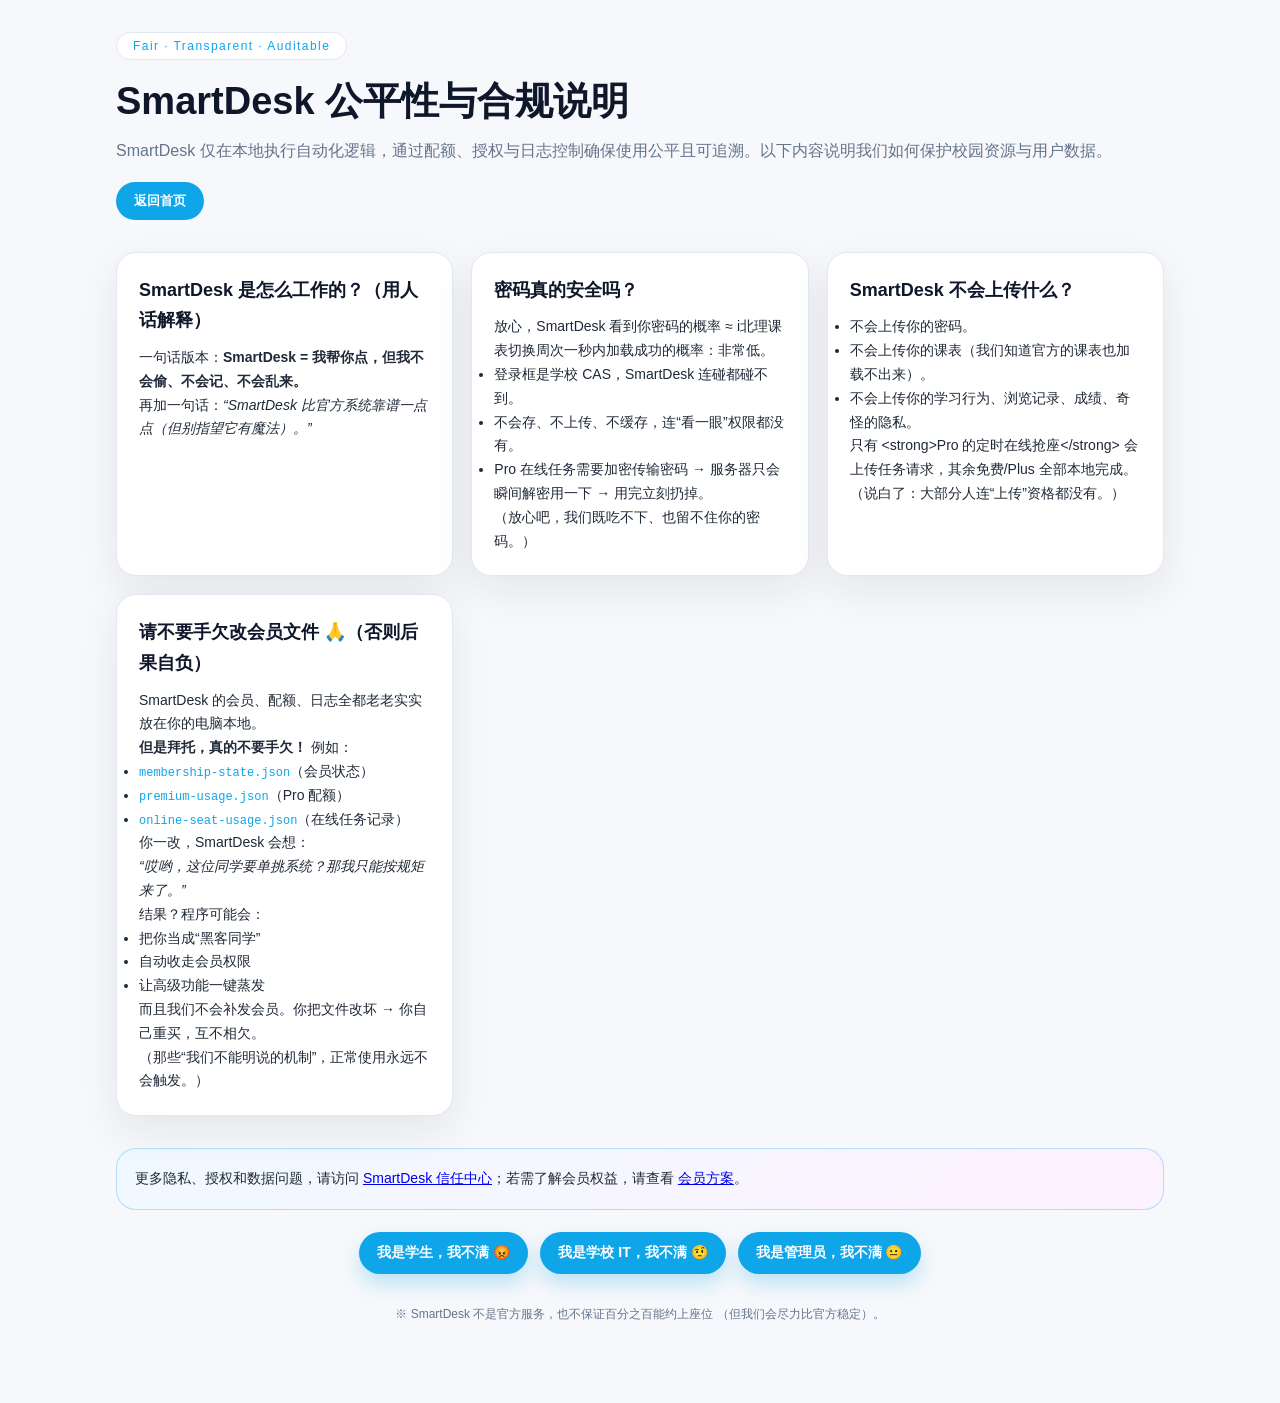
==== commit 02982a97: "更新了网页" ====
--- a/compliance.html
+++ b/compliance.html
@@ -266,14 +266,14 @@
       <article class="card">
         <h2 data-i18n="card4.title">请不要手欠改会员文件 🙏（否则后果自负）</h2>
         <p data-i18n="card4.body">SmartDesk 的会员、配额、日志全都老老实实放在你的电脑本地。</p>
-        <p data-i18n="card4.sub"><strong>但是拜托，真的不要手欠！</strong> 例如：</p>
+        <p data-i18n-html="card4.sub"><strong>但是拜托，真的不要手欠！</strong> 例如：</p>
         <ul>
           <li data-i18n-html="card4.list1"></li>
           <li data-i18n-html="card4.list2"></li>
           <li data-i18n-html="card4.list3"></li>
         </ul>
         <p data-i18n="card4.consequence">你一改，SmartDesk 会想：</p>
-        <p data-i18n="card4.emotion"><em>“哎哟，这位同学要单挑系统？那我只能按规矩来了。”</em></p>
+        <p data-i18n-html="card4.emotion"></p>
         <p data-i18n="card4.result">结果？程序可能会：</p>
         <ul>
           <li data-i18n="card4.result1">把你当成“黑客同学”</li>
@@ -465,7 +465,7 @@
           'card4.list2': '<code>premium-usage.json</code>（Pro 配额）',
           'card4.list3': '<code>online-seat-usage.json</code>（在线任务记录）',
           'card4.consequence': '你一改，SmartDesk 会想：',
-          'card4.emotion': '<em>“哎哟，这位同学要单挑系统？那我只能按规矩来了。”</em>',
+          'card4.emotion': '<em>&ldquo;哎哟，这位同学要单挑系统？那我只能按规矩来了。&rdquo;</em>',
           'card4.result': '结果？程序可能会：',
           'card4.result1': '把你当成“黑客同学”',
           'card4.result2': '自动收走会员权限',
@@ -502,20 +502,20 @@
           'card3.list3': 'Study behavior, browsing records, grades or strange privacy? Absolutely not.',
           'card3.body': 'Only Pro scheduled online grabs upload tasks; Free and Plus stay fully local.',
           'card3.foot': '(Most people don’t even qualify for uploads.)',
-          'card4.title': 'Please don’t mess with membership files 🙏',
+          'card4.title': 'Please don\'t mess with membership files 🙏',
           'card4.body': 'Membership, quota and log data live honestly on your machine.',
-          'card4.sub': '<strong>But seriously, don’t tamper.</strong> For example:',
+          'card4.sub': '<strong>But seriously, don\'t tamper.</strong> For example:',
           'card4.list1': '<code>membership-state.json</code> (membership state)',
           'card4.list2': '<code>premium-usage.json</code> (Pro quota)',
           'card4.list3': '<code>online-seat-usage.json</code> (online task log)',
           'card4.consequence': 'If you edit them, SmartDesk thinks:',
-          'card4.emotion': '<em>“Oh boy, this peer wants to lock horns with the system.”</em>',
+          'card4.emotion': '<em>&ldquo;Oh boy, this peer wants to lock horns with the system.&rdquo;</em>',
           'card4.result': 'So the program may:',
           'card4.result1': 'flag you as a hacker',
           'card4.result2': 'revoke membership automatically',
           'card4.result3': 'volatilize premium features in one click',
-          'card4.final': 'And we won’t reissue membership. You break it → you buy again.',
-          'card4.end': '(Those “things we can’t mention” never trigger during normal use.)',
+          'card4.final': 'And we won\'t reissue membership. You break it → you buy again.',
+          'card4.end': '(Those &ldquo;things we can\'t mention&rdquo; never trigger during normal use.)',
           'callout.text': 'For more privacy, authorization and data questions, visit the <a href="trust-center.html" data-lang-link-target="trust-center.html">Trust Center</a>; for membership rights, read the <a href="membership.html" data-lang-link-target="membership.html">membership page</a>.',
           'feedback.student': 'I’m a student, I’m upset 😡',
           'feedback.it': 'I’m campus IT, I’m worried 🤨',
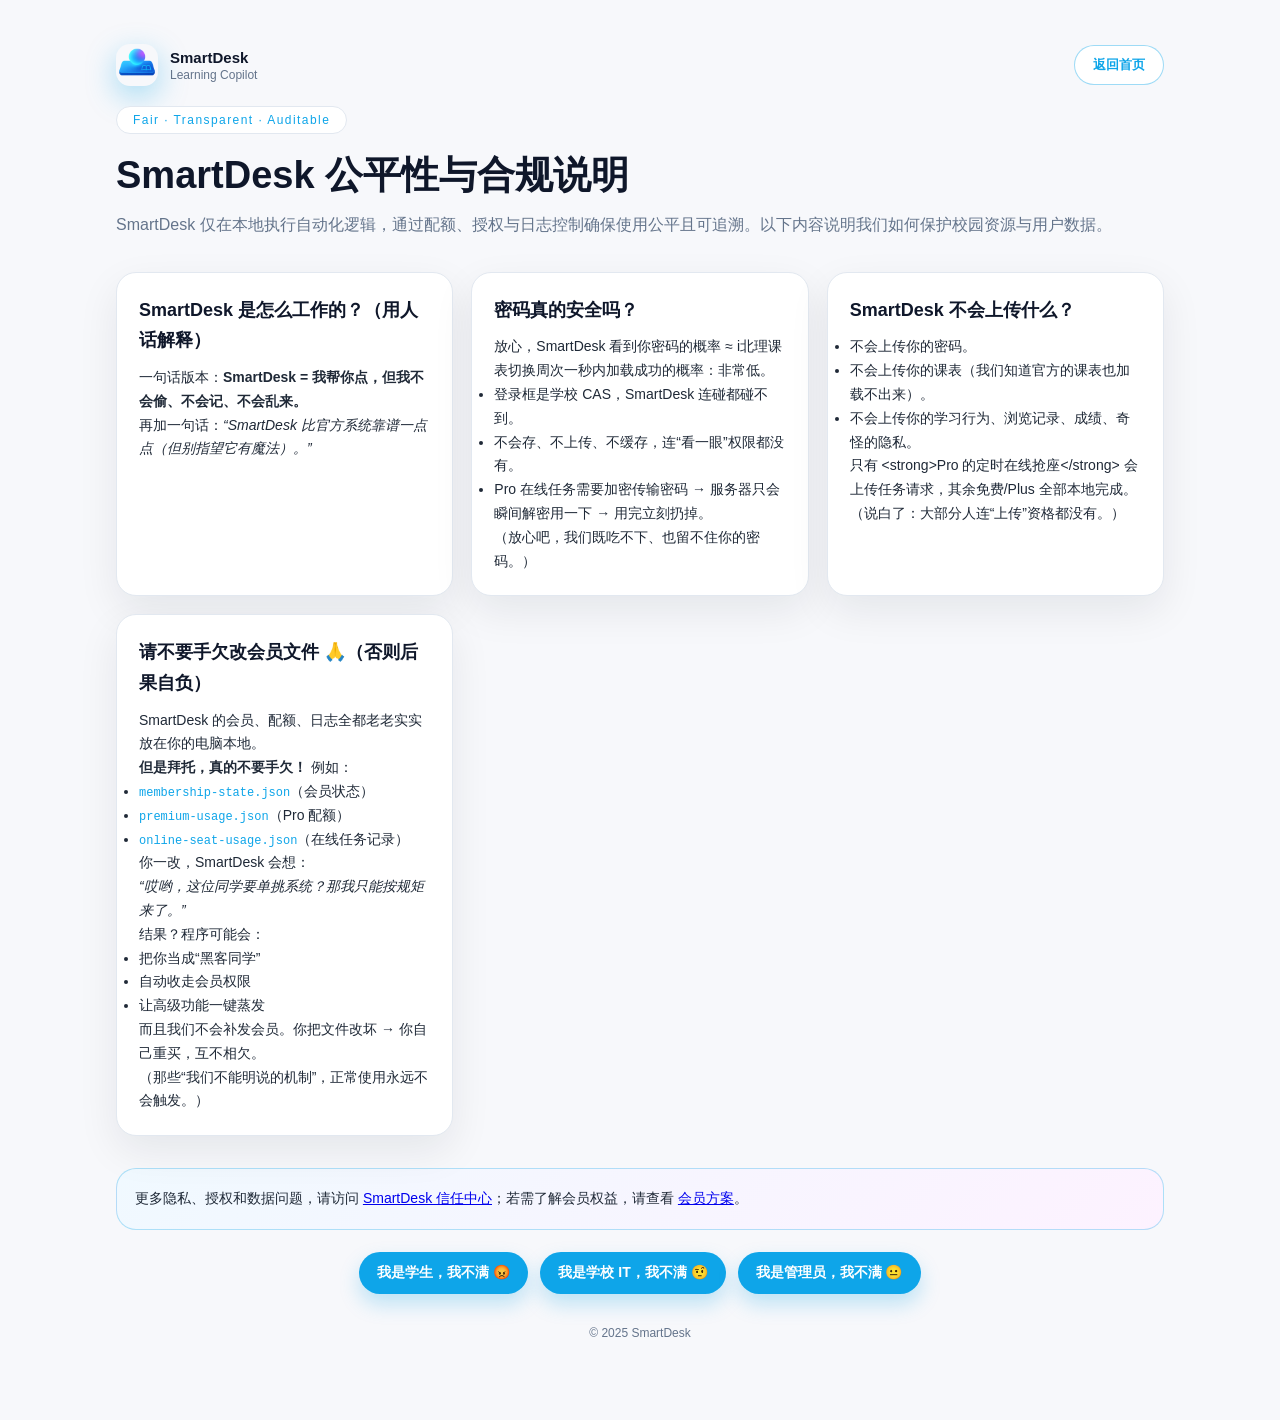
==== commit d2289a0f: "更新了网页" ====
--- a/compliance.html
+++ b/compliance.html
@@ -37,6 +37,77 @@
       padding: 32px 16px 80px;
     }
 
+    .nav {
+      display: flex;
+      align-items: center;
+      justify-content: space-between;
+      padding: 12px 0 20px;
+    }
+
+    .brand {
+      display: flex;
+      align-items: center;
+      gap: 12px;
+    }
+
+    .logo {
+      width: 42px;
+      height: 42px;
+      border-radius: 14px;
+      overflow: hidden;
+      box-shadow: 0 10px 30px rgba(14, 165, 233, 0.35);
+    }
+
+    .logo img {
+      width: 100%;
+      height: 100%;
+      object-fit: cover;
+      display: block;
+    }
+
+    .brand-text {
+      display: flex;
+      flex-direction: column;
+      gap: 2px;
+    }
+
+    .brand-text strong {
+      color: var(--text-strong);
+      font-size: 15px;
+    }
+
+    .brand-text span {
+      color: var(--text-soft);
+      font-size: 12px;
+    }
+
+    .nav-actions {
+      display: flex;
+      align-items: center;
+    }
+
+    .return-link {
+      padding: 10px 18px;
+      border-radius: 999px;
+      border: 1px solid rgba(14,165,233,0.4);
+      background: #fff;
+      color: var(--primary);
+      font-size: 13px;
+      font-weight: 600;
+      text-decoration: none;
+      display: inline-flex;
+      align-items: center;
+      gap: 6px;
+      transition: background 0.16s ease, box-shadow 0.16s ease, transform 0.1s ease;
+    }
+
+    .return-link:hover {
+      background: rgba(14,165,233,0.08);
+      text-decoration: none;
+      box-shadow: 0 8px 24px rgba(15,23,42,0.08);
+      transform: translateY(-0.5px);
+    }
+
     h1 {
       margin-top: 16px;
       font-size: clamp(28px, 4vw, 38px);
@@ -67,24 +138,6 @@
       margin-top: 10px;
       color: var(--text-soft);
       line-height: 1.8;
-    }
-
-    .page-controls {
-      display: flex;
-      flex-direction: column;
-      gap: 8px;
-      align-items: flex-start;
-    }
-
-    .return-home {
-      padding: 10px 18px;
-      border-radius: 999px;
-      border: none;
-      background: var(--primary);
-      color: #fff;
-      font-size: 13px;
-      font-weight: 600;
-      text-decoration: none;
     }
 
     .grid {
@@ -226,14 +279,24 @@
 </head>
 <body>
   <div class="page">
+    <nav class="nav">
+      <div class="brand">
+        <div class="logo"><img src="images/logo.png" alt="SmartDesk logo" /></div>
+        <div class="brand-text">
+          <strong>SmartDesk</strong>
+          <span>Learning Copilot</span>
+        </div>
+      </div>
+      <div class="nav-actions">
+        <a class="return-link" href="index.html" data-lang-link-target="index.html" data-i18n="return.home">返回首页</a>
+      </div>
+    </nav>
+
     <header class="page-header">
       <div class="hero">
         <div class="kicker" data-i18n="hero.kicker">Fair · Transparent · Auditable</div>
         <h1 data-i18n="hero.title">SmartDesk 公平性与合规说明</h1>
         <p data-i18n="hero.subtitle">SmartDesk 仅在本地执行自动化逻辑，通过配额、授权与日志控制确保使用公平且可追溯。以下内容说明我们如何保护校园资源与用户数据。</p>
-      </div>
-      <div class="page-controls">
-        <a class="return-home" data-lang-link-target="index.html" data-i18n="return.home">返回首页</a>
       </div>
     </header>
 
@@ -477,7 +540,7 @@
           'feedback.it': '我是学校 IT，我不满 🤨',
           'feedback.admin': '我是管理员，我不满 😐',
           'modal.closeLabel': '关闭',
-          'footer.text': '※ SmartDesk 不是官方服务，也不保证百分之百能约上座位 （但我们会尽力比官方稳定）。',
+          'footer.text': '© 2025 SmartDesk',
           'return.home': '返回首页'
         },
         en: {
@@ -521,7 +584,7 @@
           'feedback.it': 'I’m campus IT, I’m worried 🤨',
           'feedback.admin': 'I’m an administrator, I’m concerned 😐',
           'modal.closeLabel': 'Close',
-          'footer.text': '※ SmartDesk isn’t an official service and doesn’t guarantee every seat, but we strive to stay more reliable than the official tools.',
+          'footer.text': '© 2025 SmartDesk',
           'return.home': 'Return to homepage'
         }
       };
